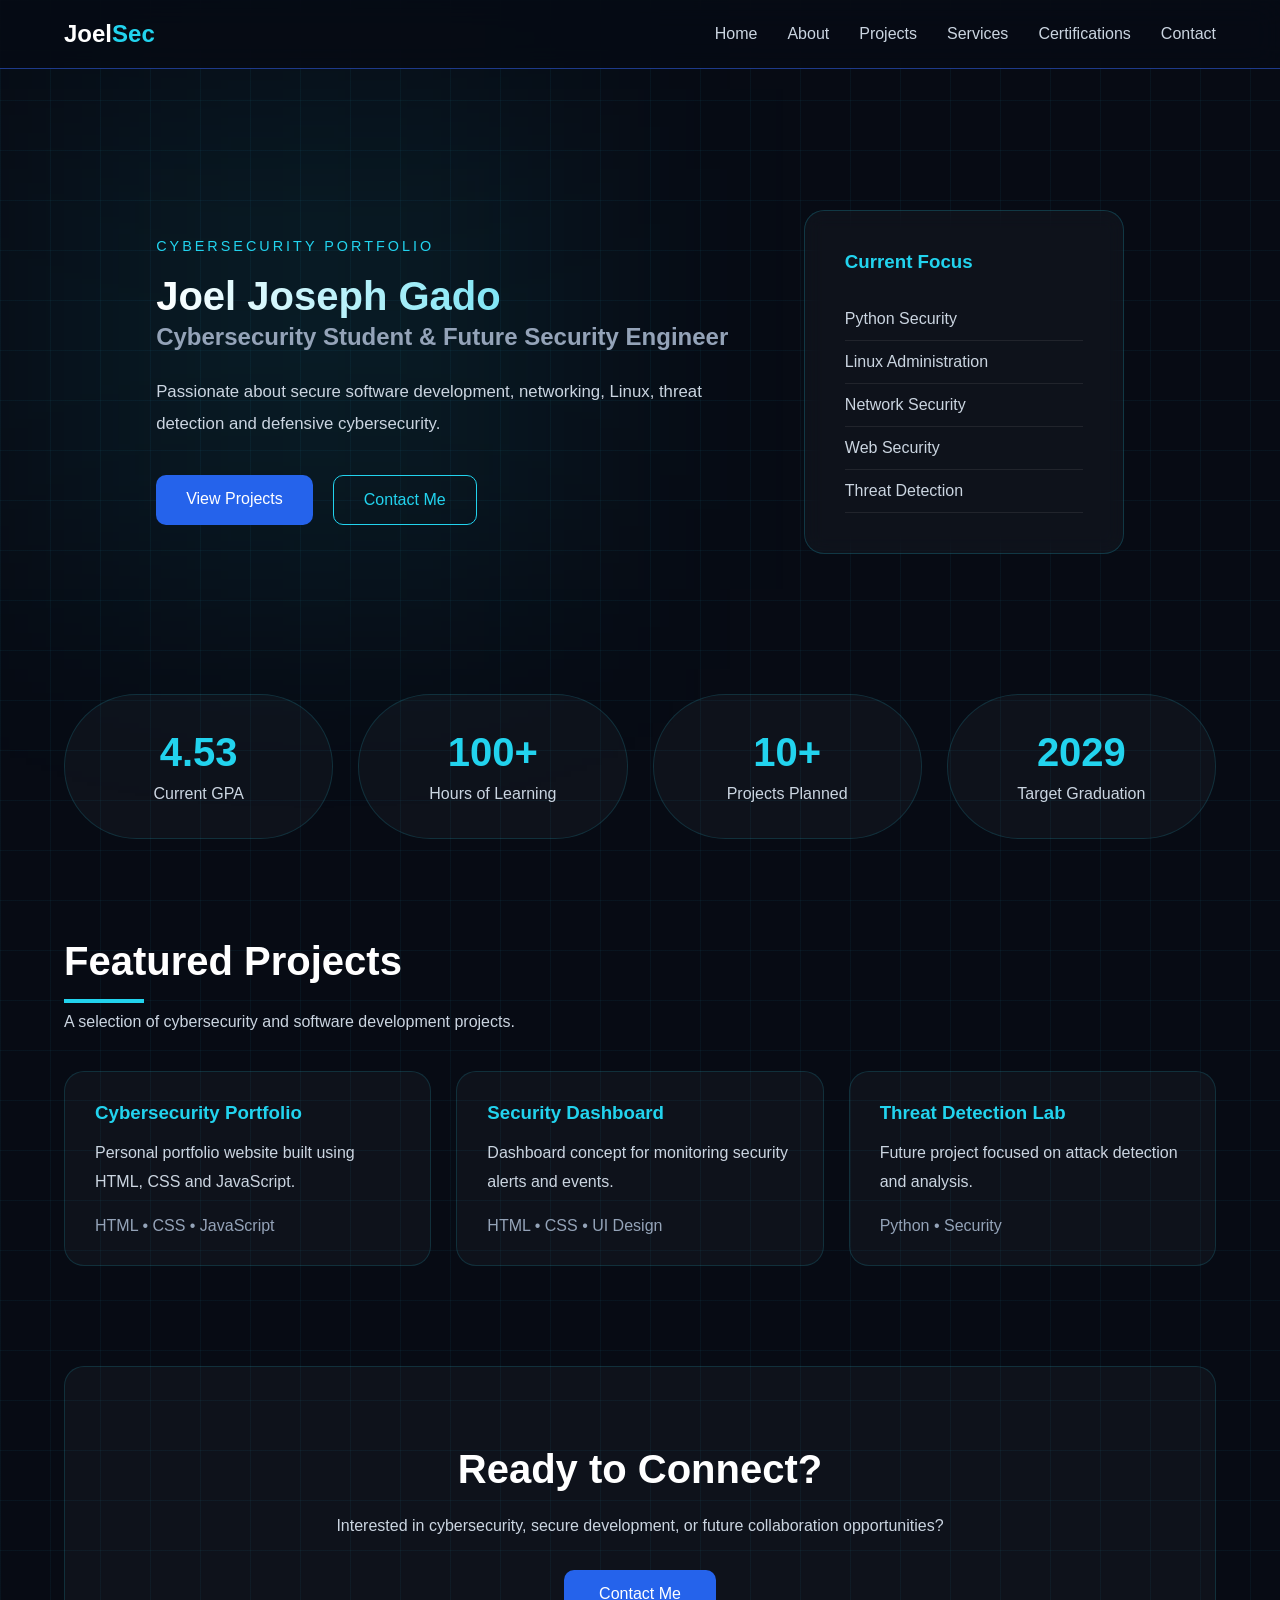
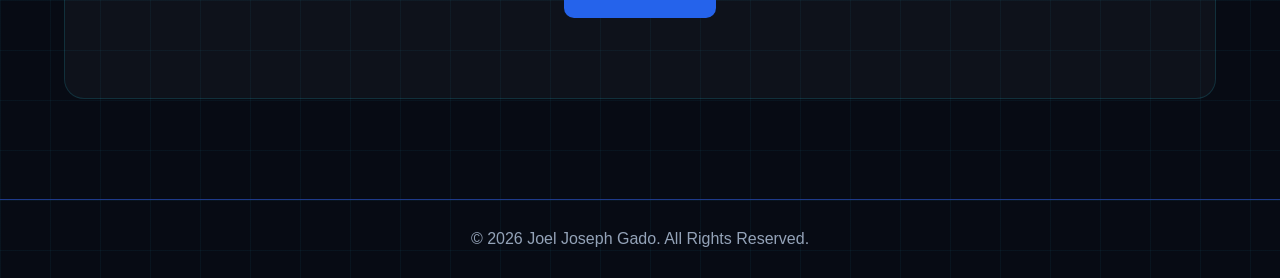
==== index.html @ 83c2a884 "Create multi-page cybersecurity portfolio" ====
<!DOCTYPE html>
<html lang="en">

<head>

    <meta charset="UTF-8">

    <meta
        name="viewport"
        content="width=device-width, initial-scale=1.0">

    <title>
        Joel Joseph Gado | Cybersecurity Portfolio
    </title>

    <!-- Shared Styles -->
    <link
        rel="stylesheet"
        href="css/style.css">

    <!-- Homepage Styles -->
    <link
        rel="stylesheet"
        href="css/index.css">
    

</head>

<body>
    <a href="index.html" class="active"></a>

    <!-- ====================================
         NAVBAR
    ==================================== -->

    <header class="navbar">

        <div class="logo">

            <h2>
                Joel<span>Sec</span>
            </h2>

        </div>

        <nav>

            <ul class="nav-links">

                <li>
                    <a href="index.html">Home</a>
                </li>

                <li>
                    <a href="about.html">About</a>
                </li>

                <li>
                    <a href="projects.html">Projects</a>
                </li>

                <li>
                    <a href="services.html">Services</a>
                </li>

                <li>
                    <a href="certifications.html">
                        Certifications
                    </a>
                </li>

                <li>
                    <a href="contact.html">Contact</a>
                </li>

            </ul>

        </nav>

    </header>

    <!-- ====================================
         MAIN CONTENT
    ==================================== -->

    <main>

        <!-- HERO SECTION -->

        <section class="hero">

            <div class="hero-content">

                <p class="hero-tag">
                    CYBERSECURITY PORTFOLIO
                </p>

                <h1>
                    Joel Joseph Gado
                </h1>

                <h2>
                    Cybersecurity Student &
                    Future Security Engineer
                </h2>

                <p class="hero-description">

                    Passionate about secure software
                    development, networking, Linux,
                    threat detection and defensive
                    cybersecurity.

                </p>

                <div class="hero-buttons">

                    <a
                        href="projects.html"
                        class="btn-primary">

                        View Projects

                    </a>

                    <a
                        href="contact.html"
                        class="btn-secondary">

                        Contact Me

                    </a>

                </div>

            </div>

            <div class="hero-visual">

                <div class="hero-card">

                    <h3>Current Focus</h3>

                    <ul>

                        <li>Python Security</li>
                        <li>Linux Administration</li>
                        <li>Network Security</li>
                        <li>Web Security</li>
                        <li>Threat Detection</li>

                    </ul>

                </div>

            </div>

        </section>

        <!-- STATS SECTION -->

        <section class="stats">

            <div class="stat-card">

                <h3>4.53</h3>

                <p>Current GPA</p>

            </div>

            <div class="stat-card">

                <h3>100+</h3>

                <p>Hours of Learning</p>

            </div>

            <div class="stat-card">

                <h3>10+</h3>

                <p>Projects Planned</p>

            </div>

            <div class="stat-card">

                <h3>2029</h3>

                <p>Target Graduation</p>

            </div>

        </section>

        <!-- FEATURED PROJECTS -->

        <section class="featured-projects">

            <div class="section-header">

                <h2>Featured Projects</h2>

                <p>

                    A selection of cybersecurity and
                    software development projects.

                </p>

            </div>

            <div class="projects-grid">

                <article class="project-card">

                    <h3>Cybersecurity Portfolio</h3>

                    <p>

                        Personal portfolio website
                        built using HTML, CSS and
                        JavaScript.

                    </p>

                    <span>
                        HTML • CSS • JavaScript
                    </span>

                </article>

                <article class="project-card">

                    <h3>Security Dashboard</h3>

                    <p>

                        Dashboard concept for monitoring
                        security alerts and events.

                    </p>

                    <span>
                        HTML • CSS • UI Design
                    </span>

                </article>

                <article class="project-card">

                    <h3>Threat Detection Lab</h3>

                    <p>

                        Future project focused on
                        attack detection and analysis.

                    </p>

                    <span>
                        Python • Security
                    </span>

                </article>

            </div>

        </section>

        <!-- CTA -->

        <section class="cta">

            <h2>
                Ready to Connect?
            </h2>

            <p>

                Interested in cybersecurity,
                secure development, or future
                collaboration opportunities?

            </p>

            <a
                href="contact.html"
                class="cta-button">

                Contact Me

            </a>

        </section>

    </main>

    <!-- FOOTER -->

    <footer>

        <p>

            © 2026 Joel Joseph Gado.
            All Rights Reserved.

        </p>

    </footer>

</body>

</html>
---- css/style.css ----
html,
body{
    width:100%;
    overflow-x:hidden;
}




/* ====================================
   ROOT VARIABLES
==================================== */

:root{

    --bg-primary:#070B14;
    --bg-secondary:#0F172A;
    --bg-card:rgba(255,255,255,0.03);

    --text-primary:#FFFFFF;
    --text-secondary:#CBD5E1;
    --text-muted:#94A3B8;

    --accent-blue:#2563EB;
    --accent-cyan:#22D3EE;

    --border-primary:#1E3A8A;
    --border-secondary:rgba(34,211,238,0.15);

    --card-radius:20px;
    --transition-speed:0.3s;
}

/* ====================================
   GLOBAL RESET
==================================== */

*{
    margin:0;
    padding:0;
    box-sizing:border-box;
}

/* ====================================
   BODY
==================================== */

body{

    background-color:var(--bg-primary);

    background-image:
        linear-gradient(
            rgba(34,211,238,0.05) 1px,
            transparent 1px
        ),
        linear-gradient(
            90deg,
            rgba(34,211,238,0.05) 1px,
            transparent 1px
        );

    background-size:50px 50px;

    color:var(--text-primary);

    font-family:
    "Segoe UI",
    Tahoma,
    Geneva,
    Verdana,
    sans-serif;

    min-height:100vh;
    width:100%;
}

/* ====================================
   MAIN CONTAINER
==================================== */

main{

    width:90%;

    max-width:1300px;

    margin:auto;
}

/* ====================================
   NAVBAR
==================================== */

.navbar{

    display:flex;

    justify-content:space-between;

    align-items:center;

    padding:20px 5%;

    position:sticky;

    top:0;

    z-index:1000;

    backdrop-filter:blur(15px);

    background:
    rgba(7,11,20,0.85);

    border-bottom:
    1px solid var(--border-primary);
}

.logo h2{

    color:var(--text-primary);
}

.logo span{

    color:var(--accent-cyan);
}

.nav-links{

    display:flex;

    list-style:none;

    gap:30px;
}

.nav-links a{

    text-decoration:none;

    color:var(--text-secondary);

    transition:var(--transition-speed);
}

.nav-links a:hover{

    color:var(--accent-cyan);
}

/* ====================================
   HERO SECTION
==================================== */

.hero{

    display:flex;

    justify-content:space-between;

    align-items:center;

    gap:3rem;

    margin-top:20px;
}


.hero-content{

    flex:1;
}

.hero-tag{

    color:var(--accent-cyan);

    letter-spacing:3px;

    font-size:0.9rem;

    margin-bottom:20px;
}

.hero-content h1{

    font-size:clamp(2.8rem,6vw,4.5rem);

    line-height:1.1;

    margin-bottom:10px;

    background:
    linear-gradient(
        90deg,
        #ffffff,
        #22D3EE
    );

    background-clip:text;

    -webkit-background-clip:text;

    color:transparent;
}

.hero-content h2{

    color:var(--text-muted);

    font-size:1.4rem;

    margin-bottom:25px;
}

.hero-description{

    max-width:650px;

    color:var(--text-secondary);

    line-height:1.8;

    font-size:1.05rem;
}

/* ====================================
   HERO BUTTONS
==================================== */

.hero-buttons{

    display:flex;

    flex-wrap:wrap;

    gap:20px;

    margin-top:35px;
}

/* ====================================
   HERO VISUAL
==================================== */

.hero-visual{

    flex:0 0 350px;

    display:flex;

    justify-content:center;
}

/* ====================================
   HERO CARD
==================================== */

.hero-card{

    width:100%;

    max-width:420px;

    padding:35px;

    background:rgba(255,255,255,0.03);

    border:
    1px solid rgba(34,211,238,0.20);

    border-radius:20px;

    backdrop-filter:blur(10px);

    animation:
    float 5s ease-in-out infinite;
}

.hero-card h3{

    color:var(--accent-cyan);

    margin-bottom:25px;
}

.hero-card ul{

    list-style:none;
}

.hero-card li{

    padding:12px 0;

    border-bottom:
    1px solid rgba(255,255,255,0.08);

    color:var(--text-secondary);
}

/* ====================================
   SHARED BUTTONS
==================================== */

.btn-primary{

    display:inline-block;

    padding:15px 30px;

    background:var(--accent-blue);

    color:var(--text-primary);

    text-decoration:none;

    border-radius:10px;

    transition:var(--transition-speed);
}

.btn-primary:hover{

    transform:translateY(-3px);
}

.btn-secondary{

    display:inline-block;

    padding:15px 30px;

    border:1px solid var(--accent-cyan);

    color:var(--accent-cyan);

    text-decoration:none;

    border-radius:10px;

    transition:var(--transition-speed);
}

.btn-secondary:hover{

    transform:translateY(-3px);

    background:
    rgba(34,211,238,0.1);
}

/* ====================================
   SHARED SECTION HEADERS
==================================== */

.section-header{

    margin-bottom:40px;
}

.section-header h2{

    font-size:2.5rem;

    margin-bottom:10px;
}

.section-header h2::after{

    content:"";

    display:block;

    width:80px;

    height:4px;

    background:var(--accent-cyan);

    margin-top:15px;
}

.section-header p{

    color:var(--text-secondary);
}

/* ====================================
   SHARED CARDS
==================================== */

.card{

    background:var(--bg-card);

    border:
    1px solid var(--border-secondary);

    border-radius:var(--card-radius);

    padding:30px;

    transition:var(--transition-speed);
}

.card:hover{

    transform:translateY(-8px);

    border-color:var(--accent-cyan);

    box-shadow:
    0 0 25px
    rgba(34,211,238,0.25);
}

/* ====================================
   FORMS
==================================== */

input,
textarea{

    width:100%;

    padding:15px;

    background:var(--bg-secondary);

    color:var(--text-primary);

    border:
    1px solid var(--border-primary);

    border-radius:10px;
}

input:focus,
textarea:focus{

    outline:none;

    border-color:
    var(--accent-cyan);
}

/* ====================================
   SECTION SPACING
==================================== */

section{

    margin-top:80px;
}

/* ====================================
   IMAGES
==================================== */

img{

    max-width:100%;

    height:auto;
}

/* ====================================
   FOOTER
==================================== */

footer{

    margin-top:100px;

    padding:30px;

    text-align:center;

    border-top:
    1px solid var(--border-primary);

    color:var(--text-muted);
}

/* ====================================
   HERO ANIMATION
==================================== */

@keyframes float{

    0%{
        transform:translateY(0);
    }

    50%{
        transform:translateY(-12px);
    }

    100%{
        transform:translateY(0);
    }
}

/* ====================================
   RESPONSIVE DESIGN
==================================== */

@media (max-width:768px){

    .navbar{

        flex-direction:column;

        gap:12px;

        padding:18px 5%;
    }

    .nav-links{

        flex-wrap:wrap;

        justify-content:center;

        gap:18px;
    }

    .hero{

        flex-direction:column;

        align-items:flex-start;

        gap:2rem;

        margin-top:10px;
    }

    .hero-content{

        width:100%;
    }

    .hero-visual{

        width:100%;

        max-width:100%;

        flex:none;
    }

    .hero-card{

        max-width:100%;

        width:100%;

        padding:25px;
    }

    .hero-content h2{

        font-size:1.2rem;
    }

    .section-header h2{

        font-size:2rem;
    }

    section{

        margin-top:60px;
    }
}

/* ====================================
   ACTIVE NAVIGATION LINK
==================================== */

.nav-links a.active{

    color: var(--accent-cyan);

    position: relative;
}

.nav-links a.active::after{

    content: "";

    position: absolute;

    left: 0;

    bottom: -8px;

    width: 100%;

    height: 2px;

    background: var(--accent-cyan);
}
---- css/index.css ----
/* ====================================
   HERO SECTION
==================================== */

.hero{

    min-height: 65vh;

    display: flex;

    justify-content: space-between;

    align-items: center;

    gap: 60px;

    padding: 80px 8%;

    position: relative;
}

.hero::before{

    content: "";

    position: absolute;

    width: 500px;

    height: 500px;

    background: rgba(34,211,238,0.08);

    filter: blur(120px);

    top: 0;

    left: 0;

    z-index: -1;
}

/* ====================================
   HERO CONTENT
==================================== */

.hero-content{

    flex: 1;
}

.hero-tag{

    color: var(--accent-cyan);

    letter-spacing: 3px;

    font-size: 0.9rem;

    margin-bottom: 20px;
}

.hero-content h1{

    font-size: 2.5rem;

    margin-top: 20px;

    margin-bottom: 5px;

    line-height: 1.1;

    white-space: wrap;

    background:
    linear-gradient(
        90deg,
        #ffffff,
        #22D3EE
    );

    background-clip: text;

    color: transparent;
}

.hero-content h2{

    color: var(--text-muted);

    font-size: 1.5rem;

    margin-bottom: 25px;
}

.hero-description{

    max-width: 650px;

    color: var(--text-secondary);

    line-height: 1.9;

    font-size: 1.05rem;
}

/* ====================================
   HERO BUTTONS
==================================== */

.hero-buttons{

    display: flex;

    gap: 20px;

    margin-top: 35px;
}

/* ====================================
   HERO VISUAL
==================================== */

.hero-visual{

    flex: 1;

    display: flex;

    justify-content: center;
}

/* ====================================
   HERO CARD
==================================== */

.hero-card{

    width: 100%;

    max-width: 420px;

    padding: 40px;

    background: rgba(255,255,255,0.03);

    border: 1px solid rgba(34,211,238,0.20);

    border-radius: 20px;

    backdrop-filter: blur(10px);

    animation:
    float 5s ease-in-out infinite;
    
}


.hero {
    display: flex;
    justify-content: space-between;
    align-items: center;
    gap: 3rem;
}

.hero-content {
    flex: 1;
}

.hero-visual {
    flex: 0 0 320px;
}


@media (max-width: 768px) {

    .hero {
        flex-direction: column;
        align-items: center;
    }

    .hero-content {
        width: 100%;
    }

    .hero-visual {
        width: 100%;
        max-width: 380px;
        margin-top: 2rem;
    }
}

.hero-card h3{

    color: var(--accent-cyan);

    margin-bottom: 25px;
}

.hero-card ul{

    list-style: none;
}

.hero-card li{

    padding: 12px 0;

    border-bottom:
    1px solid rgba(255,255,255,0.08);

    color: var(--text-secondary);
}

/* ====================================
   HERO ANIMATION
==================================== */

@keyframes float{

    0%{
        transform: translateY(0);
    }

    50%{
        transform: translateY(-12px);
    }

    100%{
        transform: translateY(0);
    }
}

/* ====================================
   STATS SECTION
==================================== */

.stats{

    display: grid;

    grid-template-columns:
    repeat(auto-fit, minmax(220px,1fr));

    gap: 25px;

    margin-top: 20px;
}

.stat-card{

    background: rgba(255,255,255,0.03);

    border:
    1px solid rgba(34,211,238,0.15);

    padding: 35px;

    border-radius: 100px;

    text-align: center;

    transition: 0.3s;
}

.stat-card:hover{

    transform: translateY(-8px);

    border-color: var(--accent-cyan);
}

.stat-card h3{

    font-size: 2.5rem;

    color: var(--accent-cyan);

    margin-bottom: 10px;
}

.stat-card p{

    color: var(--text-secondary);
}

/* ====================================
   FEATURED PROJECTS
==================================== */

.featured-projects{

    margin-top: 100px;
}

.projects-grid{

    display: grid;

    grid-template-columns:
    repeat(auto-fit, minmax(300px,1fr));

    gap: 25px;
}

/* ====================================
   PROJECT CARD
==================================== */

.project-card{

    background: rgba(255,255,255,0.03);

    border:
    1px solid rgba(34,211,238,0.15);

    border-radius: 20px;

    padding: 30px;

    transition: 0.3s;
}

.project-card:hover{

    transform: translateY(-8px);

    border-color: var(--accent-cyan);
}

.project-card h3{

    color: var(--accent-cyan);

    margin-bottom: 15px;
}

.project-card p{

    color: var(--text-secondary);

    line-height: 1.8;

    margin-bottom: 20px;
}

.project-card span{

    color: var(--text-muted);
}

/* ====================================
   TECH STACK
==================================== */

.tech-stack{

    display: flex;

    gap: 10px;

    flex-wrap: wrap;

    margin-top: 15px;
}

.tech-stack span{

    background:
    rgba(34,211,238,0.1);

    color: var(--accent-cyan);

    padding: 8px 15px;

    border-radius: 50px;

    font-size: 0.85rem;
}

/* ====================================
   CTA SECTION
==================================== */

.cta{

    margin-top: 100px;

    text-align: center;

    padding: 80px 40px;

    background:
    rgba(255,255,255,0.03);

    border:
    1px solid rgba(34,211,238,0.15);

    border-radius: 20px;
}

.cta h2{

    font-size: 2.5rem;

    margin-bottom: 20px;
}

.cta p{

    max-width: 700px;

    margin: 0 auto 30px auto;

    color: var(--text-secondary);

    line-height: 1.8;
}

.cta-button{

    display: inline-block;

    padding: 15px 35px;

    background: var(--accent-blue);

    color: white;

    text-decoration: none;

    border-radius: 10px;

    transition: 0.3s;
}

.cta-button:hover{

    transform: translateY(-3px);
}
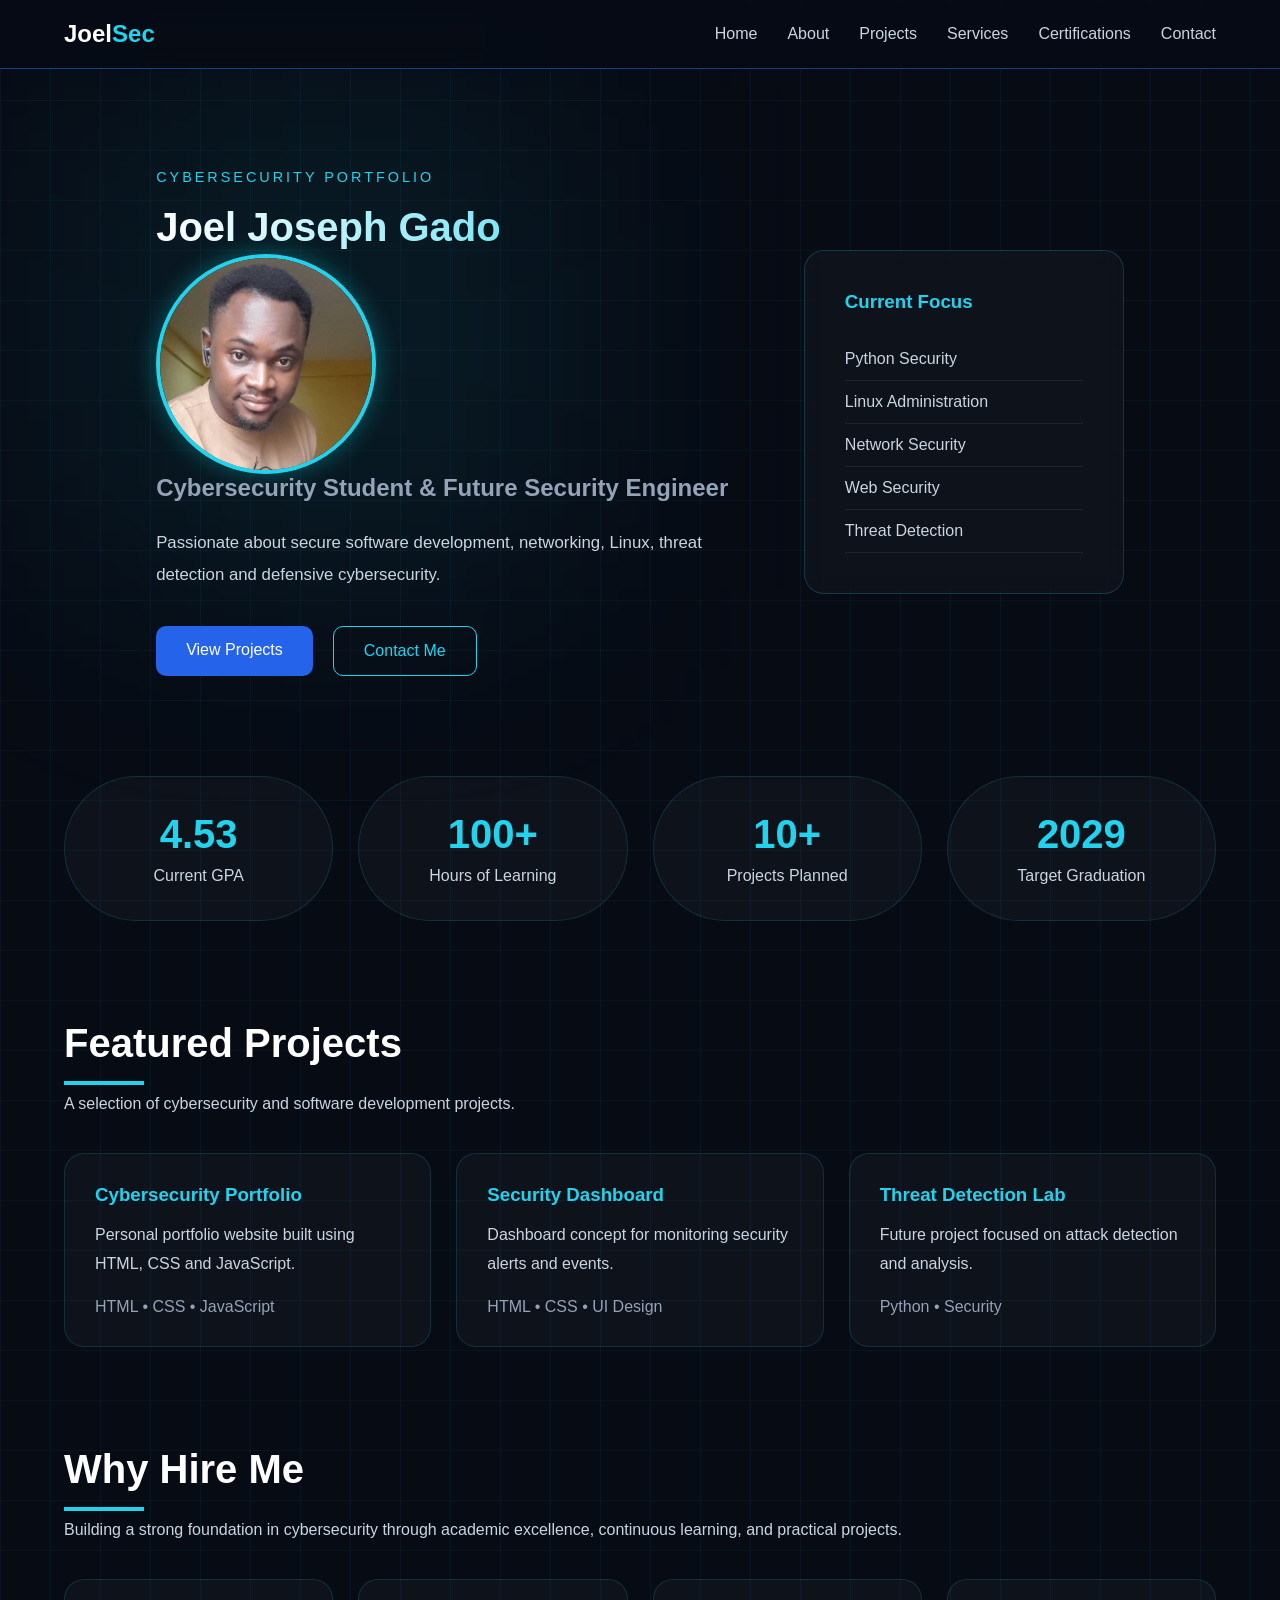
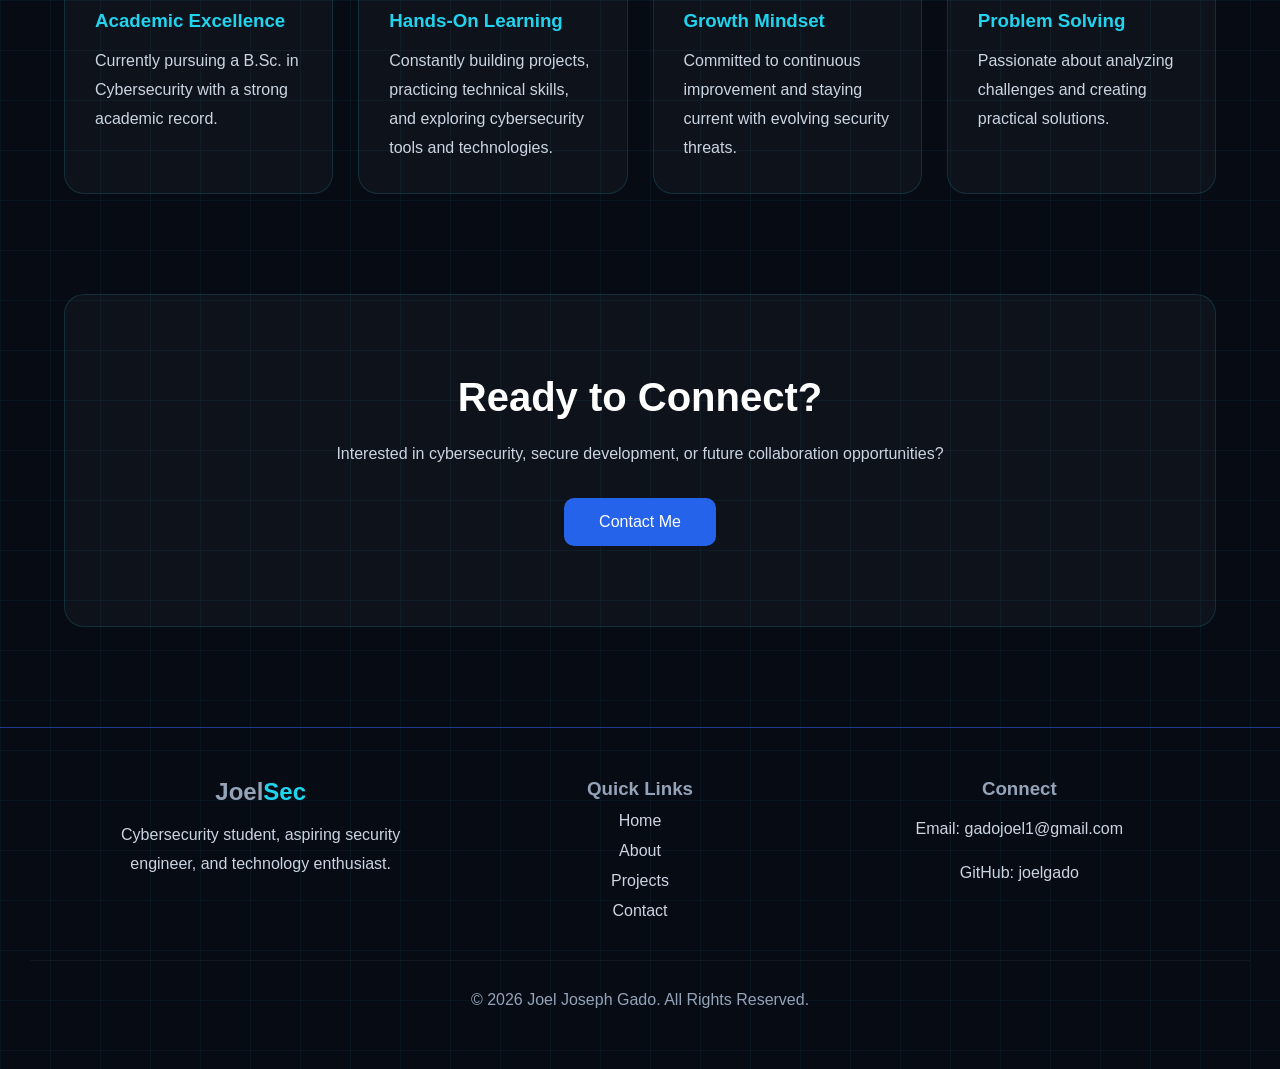
==== commit 817ff99d: "Add profile photo to hero section" ====
--- a/index.html
+++ b/index.html
@@ -36,6 +36,13 @@
     <header class="navbar">
 
         <div class="logo">
+            <!-- Mobile Menu Button -->
+
+<div class="menu-toggle">
+
+    ☰
+
+</div>
 
             <h2>
                 Joel<span>Sec</span>
@@ -98,7 +105,9 @@
                 <h1>
                     Joel Joseph Gado
                 </h1>
-
+<div class="profile-photo">
+    <img src="images/Joel.jpeg" alt="Joel Joseph Gado">
+</div>
                 <h2>
                     Cybersecurity Student &
                     Future Security Engineer
@@ -270,6 +279,92 @@
 
         </section>
 
+
+        <!-- ====================================
+     WHY HIRE ME
+==================================== -->
+
+<section class="why-hire-me">
+
+    <div class="section-header">
+
+        <h2>Why Hire Me</h2>
+
+        <p>
+
+            Building a strong foundation in
+            cybersecurity through academic
+            excellence, continuous learning,
+            and practical projects.
+
+        </p>
+
+    </div>
+
+    <div class="why-grid">
+
+        <div class="why-card">
+
+            <h3>Academic Excellence</h3>
+
+            <p>
+
+                Currently pursuing a B.Sc.
+                in Cybersecurity with a
+                strong academic record.
+
+            </p>
+
+        </div>
+
+        <div class="why-card">
+
+            <h3>Hands-On Learning</h3>
+
+            <p>
+
+                Constantly building projects,
+                practicing technical skills,
+                and exploring cybersecurity
+                tools and technologies.
+
+            </p>
+
+        </div>
+
+        <div class="why-card">
+
+            <h3>Growth Mindset</h3>
+
+            <p>
+
+                Committed to continuous
+                improvement and staying
+                current with evolving
+                security threats.
+
+            </p>
+
+        </div>
+
+        <div class="why-card">
+
+            <h3>Problem Solving</h3>
+
+            <p>
+
+                Passionate about analyzing
+                challenges and creating
+                practical solutions.
+
+            </p>
+
+        </div>
+
+    </div>
+
+</section>
+
         <!-- CTA -->
 
         <section class="cta">
@@ -300,7 +395,55 @@
 
     <!-- FOOTER -->
 
-    <footer>
+    <!-- ====================================
+     FOOTER
+==================================== -->
+
+<footer class="footer">
+
+    <div class="footer-container">
+
+        <div class="footer-brand">
+
+            <h2>Joel<span>Sec</span></h2>
+
+            <p>
+
+                Cybersecurity student,
+                aspiring security engineer,
+                and technology enthusiast.
+
+            </p>
+
+        </div>
+
+        <div class="footer-links">
+
+            <h3>Quick Links</h3>
+
+            <a href="index.html">Home</a>
+
+            <a href="about.html">About</a>
+
+            <a href="projects.html">Projects</a>
+
+            <a href="contact.html">Contact</a>
+
+        </div>
+
+        <div class="footer-contact">
+
+            <h3>Connect</h3>
+
+            <p>Email: gadojoel1@gmail.com</p>
+
+            <p>GitHub: joelgado</p>
+
+        </div>
+
+    </div>
+
+    <div class="footer-bottom">
 
         <p>
 
@@ -309,8 +452,10 @@
 
         </p>
 
-    </footer>
-
+    </div>
+
+</footer>
+<script src="js/main.js"></script>
 </body>
 
 </html>
--- a/css/style.css
+++ b/css/style.css
@@ -604,4 +604,138 @@
     height: 2px;
 
     background: var(--accent-cyan);
+}
+
+/* ====================================
+   MOBILE MENU BUTTON
+==================================== */
+
+.menu-toggle{
+
+    display:none;
+
+    font-size:2rem;
+
+    color:var(--accent-cyan);
+
+    cursor:pointer;
+}
+
+/* ====================================
+   MOBILE NAVIGATION
+==================================== */
+
+@media (max-width:768px){
+
+    .menu-toggle{
+
+        display:block;
+    }
+
+    .navbar{
+
+        flex-wrap:wrap;
+    }
+
+    nav{
+
+        width:100%;
+    }
+
+    .nav-links{
+
+        display:none;
+
+        flex-direction:column;
+
+        text-align:center;
+
+        padding:20px 0;
+    }
+
+    .nav-links.active{
+
+        display:flex;
+    }
+
+}
+
+/* ====================================
+   FOOTER
+==================================== */
+
+.footer{
+
+    margin-top:100px;
+
+    border-top:
+    1px solid var(--border-primary);
+
+    padding-top:50px;
+}
+
+.footer-container{
+
+    width:90%;
+
+    max-width:1300px;
+
+    margin:auto;
+
+    display:grid;
+
+    grid-template-columns:
+    repeat(auto-fit,minmax(250px,1fr));
+
+    gap:40px;
+}
+
+.footer-brand p,
+.footer-contact p{
+
+    color:var(--text-secondary);
+
+    line-height:1.8;
+
+    margin-top:15px;
+}
+
+.footer-brand span{
+
+    color:var(--accent-cyan);
+}
+
+.footer-links{
+
+    display:flex;
+
+    flex-direction:column;
+
+    gap:12px;
+}
+
+.footer-links a{
+
+    color:var(--text-secondary);
+
+    text-decoration:none;
+}
+
+.footer-links a:hover{
+
+    color:var(--accent-cyan);
+}
+
+.footer-bottom{
+
+    text-align:center;
+
+    padding:30px;
+
+    margin-top:40px;
+
+    border-top:
+    1px solid rgba(255,255,255,0.05);
+
+    color:var(--text-muted);
 }
--- a/css/index.css
+++ b/css/index.css
@@ -437,4 +437,75 @@
 .cta-button:hover{
 
     transform: translateY(-3px);
+}
+
+/* ====================================
+   WHY HIRE ME
+==================================== */
+
+.why-hire-me{
+
+    margin-top:100px;
+}
+
+.why-grid{
+
+    display:grid;
+
+    grid-template-columns:
+    repeat(auto-fit,minmax(260px,1fr));
+
+    gap:25px;
+}
+
+.why-card{
+
+    background:rgba(255,255,255,0.03);
+
+    border:1px solid rgba(34,211,238,0.15);
+
+    border-radius:20px;
+
+    padding:30px;
+
+    transition:0.3s;
+}
+
+.why-card:hover{
+
+    transform:translateY(-8px);
+
+    border-color:var(--accent-cyan);
+}
+
+.why-card h3{
+
+    color:var(--accent-cyan);
+
+    margin-bottom:15px;
+}
+
+.why-card p{
+
+    color:var(--text-secondary);
+
+    line-height:1.8;
+}
+
+
+/*=========portfolio profile picture=======*/
+.profile-photo{
+    width: 220px;
+    height: 220px;
+    border-radius: 50%;
+    overflow: hidden;
+    border: 4px solid var(--accent-cyan);
+    box-shadow: 0 0 25px rgba(0,255,255,0.3);
+}
+
+.profile-photo img{
+    width: 100%;
+    height: 100%;
+    object-fit: cover;
+    display: block;
 }
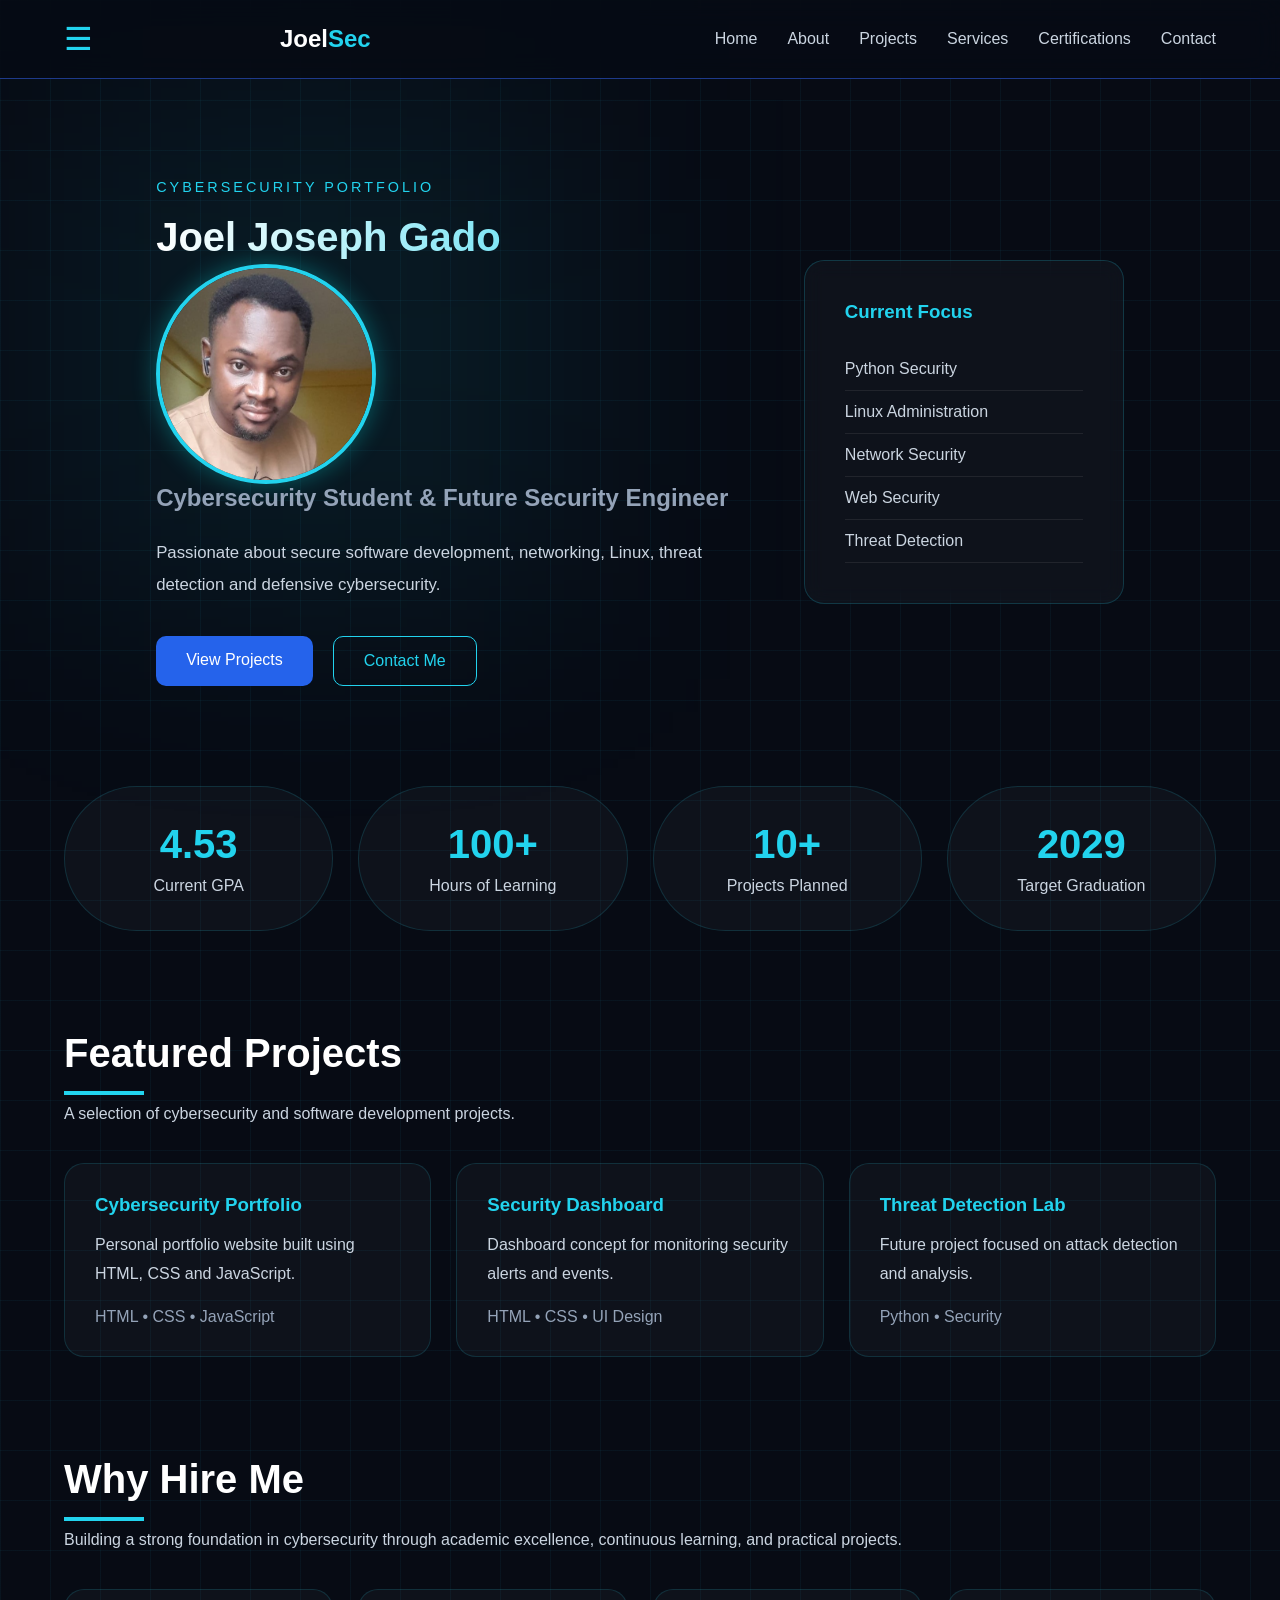
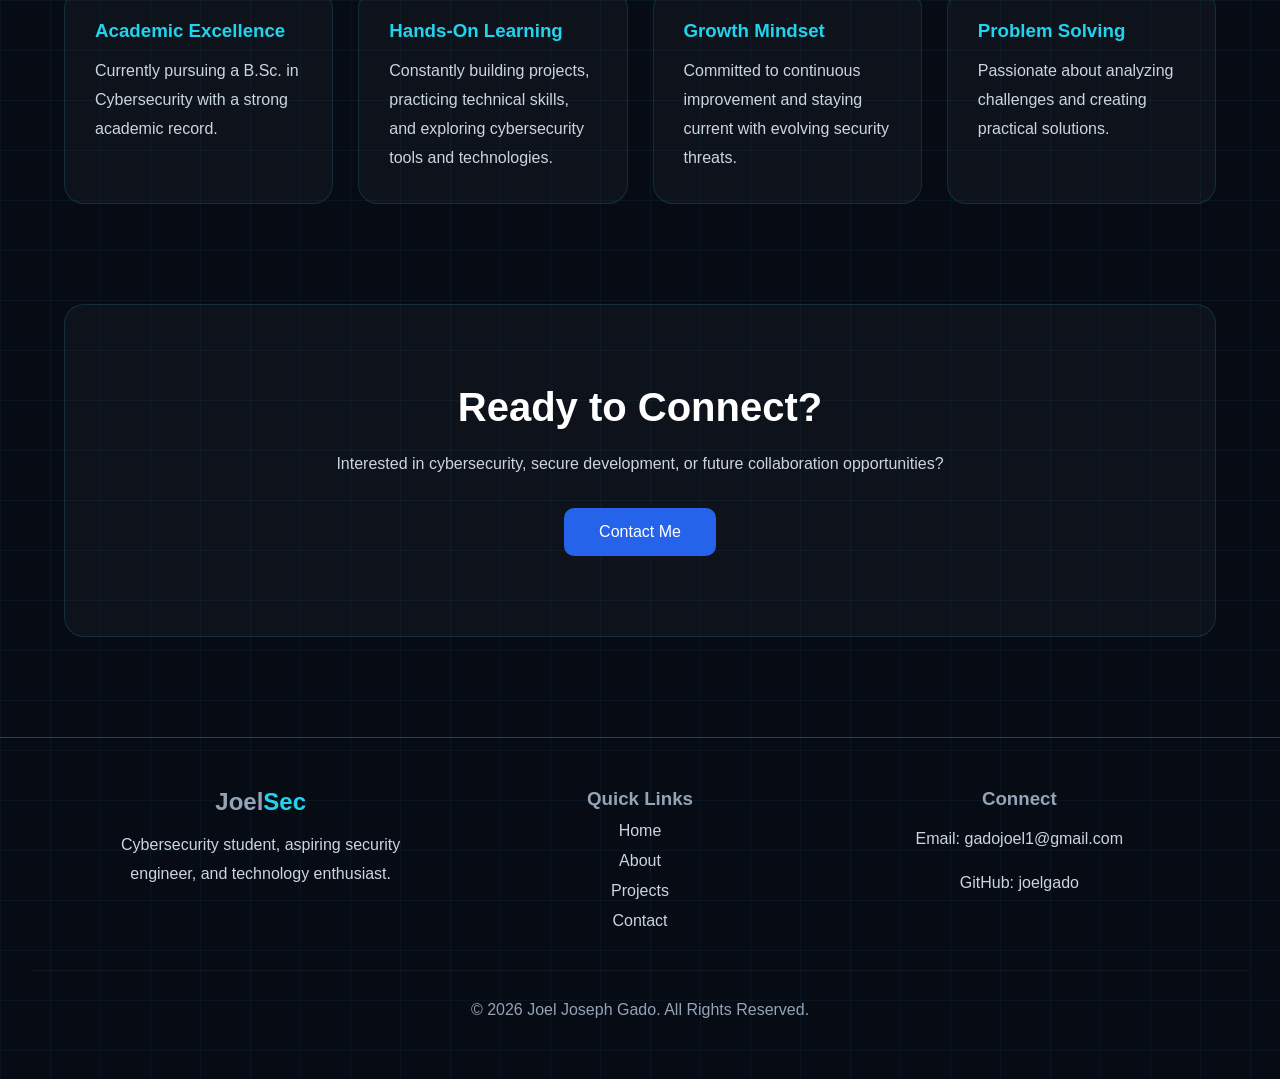
==== commit 0035424e: "fix mobile nav bar layout" ====
--- a/index.html
+++ b/index.html
@@ -35,20 +35,15 @@
 
     <header class="navbar">
 
-        <div class="logo">
-            <!-- Mobile Menu Button -->
-
-<div class="menu-toggle">
-
-    ☰
-
-</div>
-
-            <h2>
-                Joel<span>Sec</span>
-            </h2>
-
-        </div>
+       <div class="menu-toggle">☰</div>
+
+    <div class="logo">
+        <h2>Joel<span>Sec</span></h2>
+    </div>
+
+    <nav>
+        
+    </nav>
 
         <nav>
 
--- a/css/style.css
+++ b/css/style.css
@@ -150,6 +150,10 @@
     color:var(--accent-cyan);
 }
 
+.nav-links.active {
+    display: flex;
+}
+
 /* ====================================
    HERO SECTION
 ==================================== */
@@ -738,4 +742,45 @@
     1px solid rgba(255,255,255,0.05);
 
     color:var(--text-muted);
-}+}
+
+
+@media (max-width:768px){
+
+    .navbar{
+
+        display:flex;
+
+        flex-direction:row;
+
+        justify-content:flex-start;
+
+        align-items:center;
+
+        gap:15px;
+
+        padding:18px 5%;
+    }
+
+}
+
+.menu-toggle{
+
+    display:block;
+
+    font-size:2rem;
+
+    margin-right:15px;
+}
+
+@media (max-width:768px){
+
+    .navbar{
+        display:flex;
+        justify-content:center;
+        align-items:center;
+    }
+
+}
+
+
